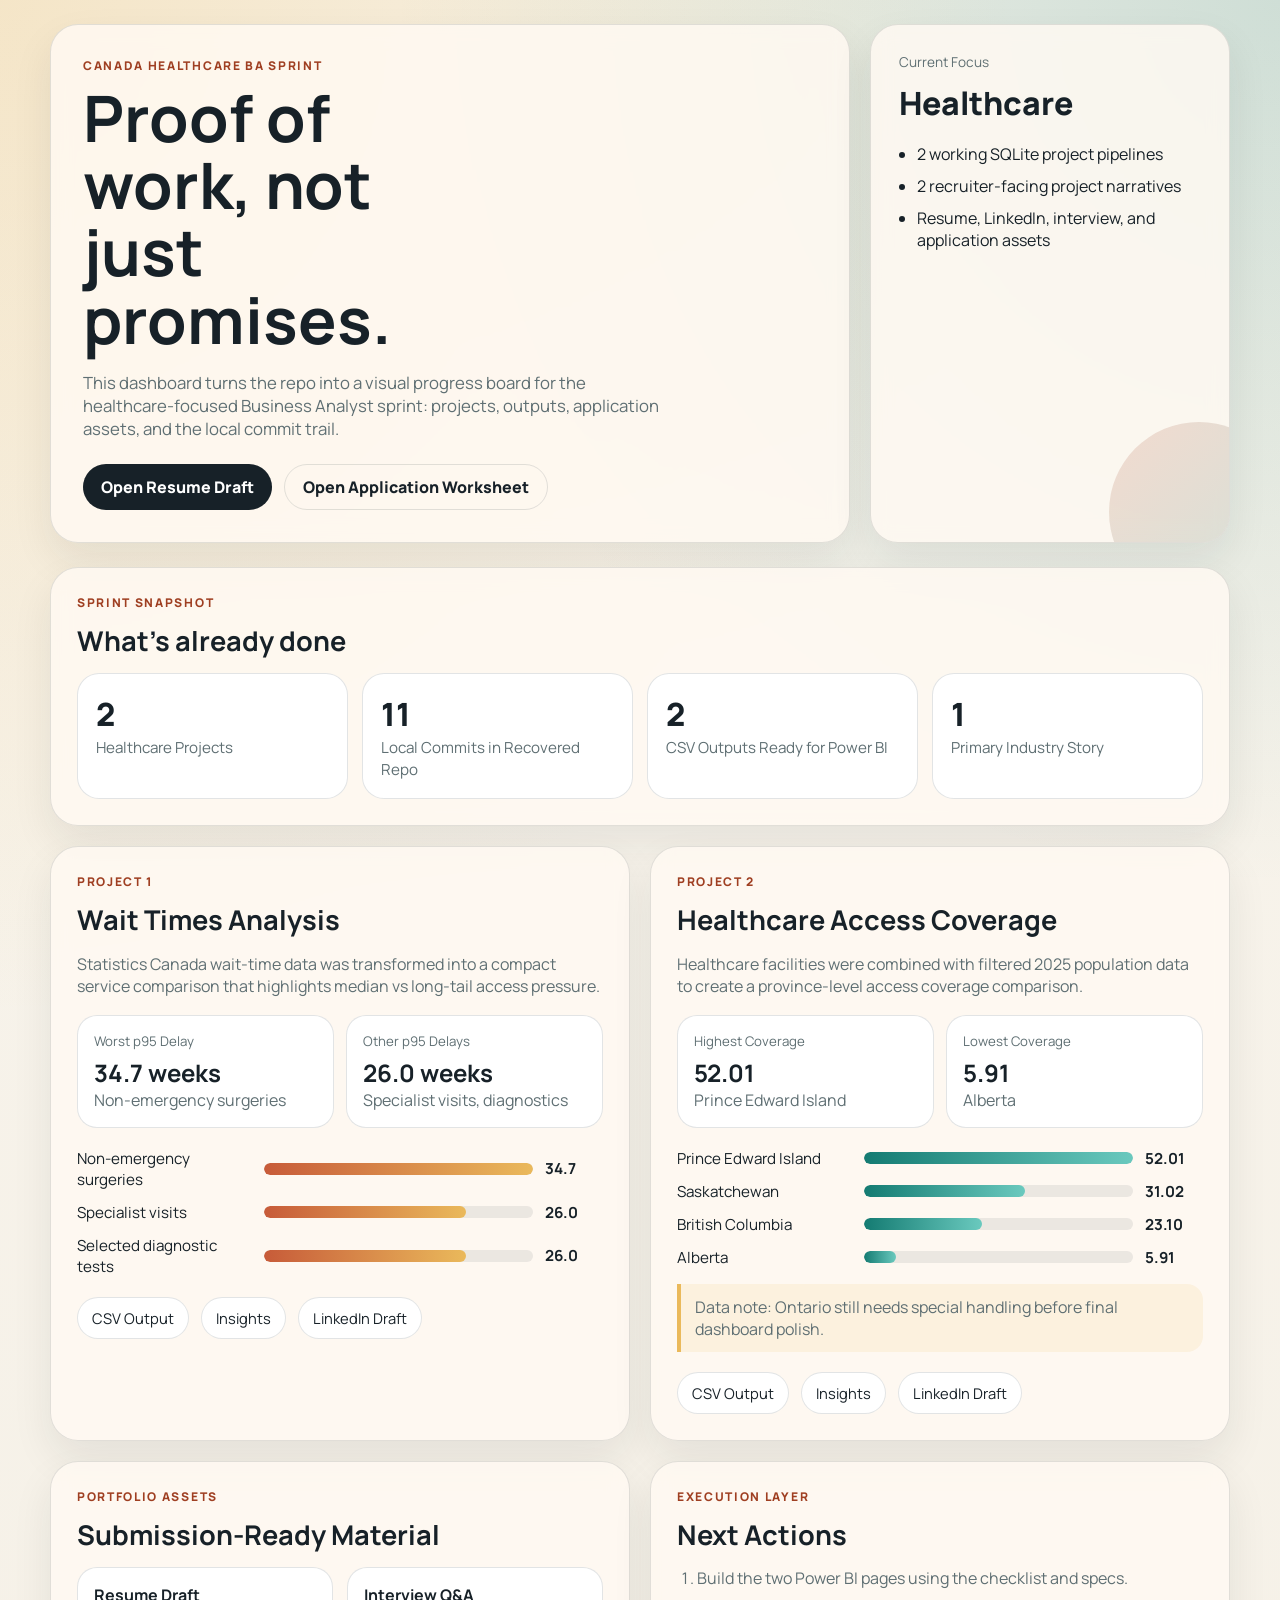
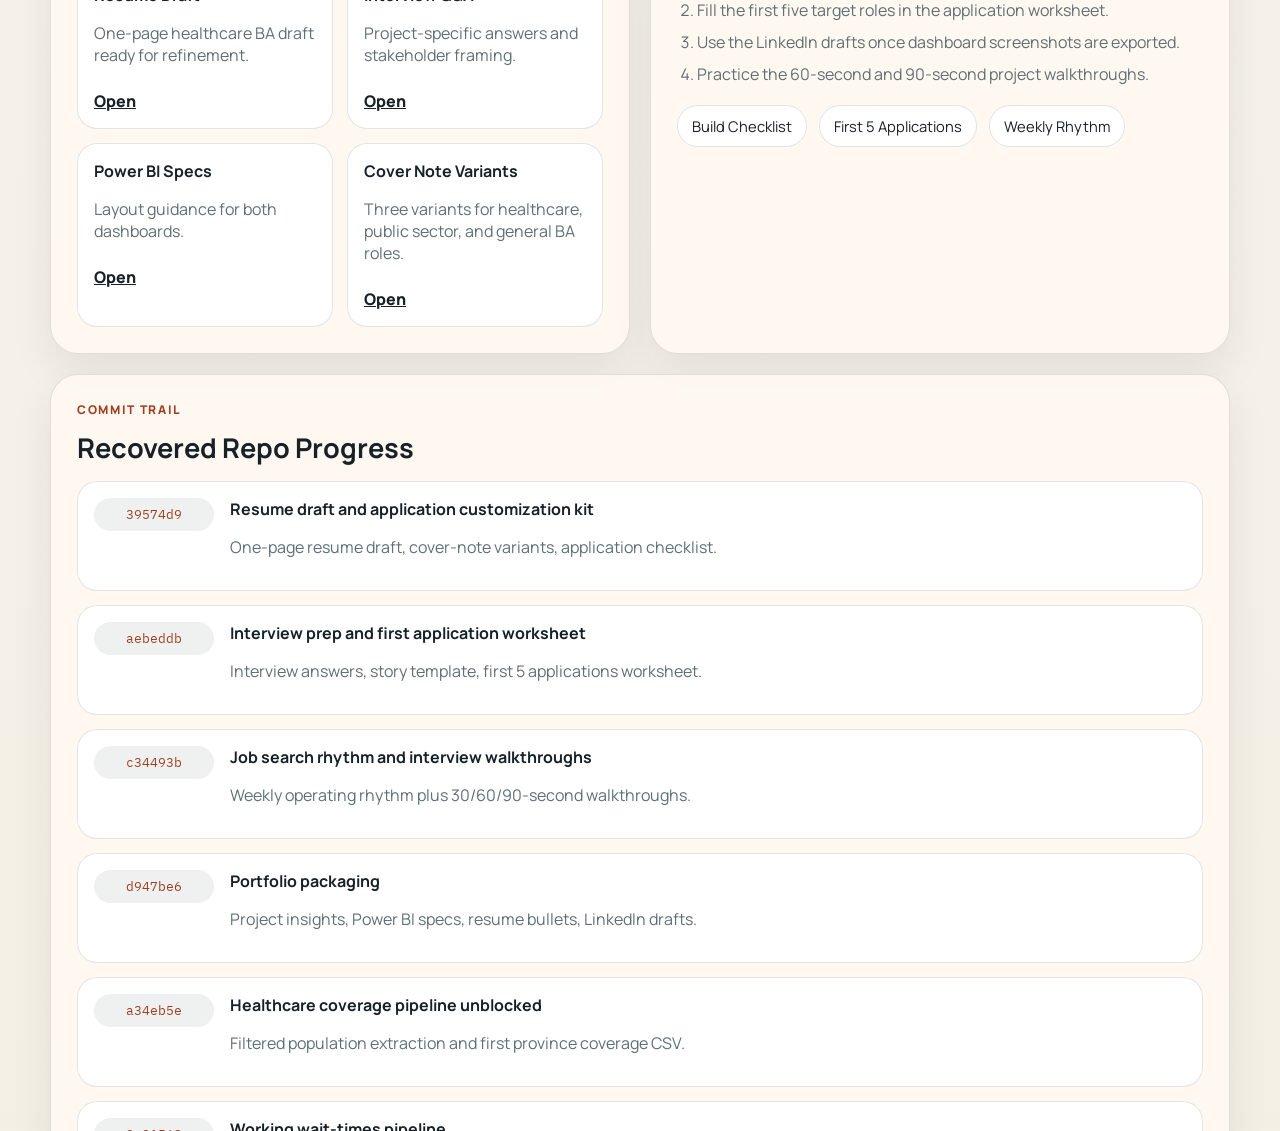
==== index.html @ 1c006cc9 "Fix frontend routing and button links" ====
<!DOCTYPE html>
<html lang="en">
  <head>
    <meta charset="UTF-8" />
    <meta http-equiv="refresh" content="0; url=/frontend/index.html" />
    <meta name="viewport" content="width=device-width, initial-scale=1.0" />
    <title>Redirecting...</title>
  </head>
  <body>
    <p>
      Redirecting to
      <a href="/frontend/index.html">/frontend/index.html</a>
    </p>
  </body>
</html>
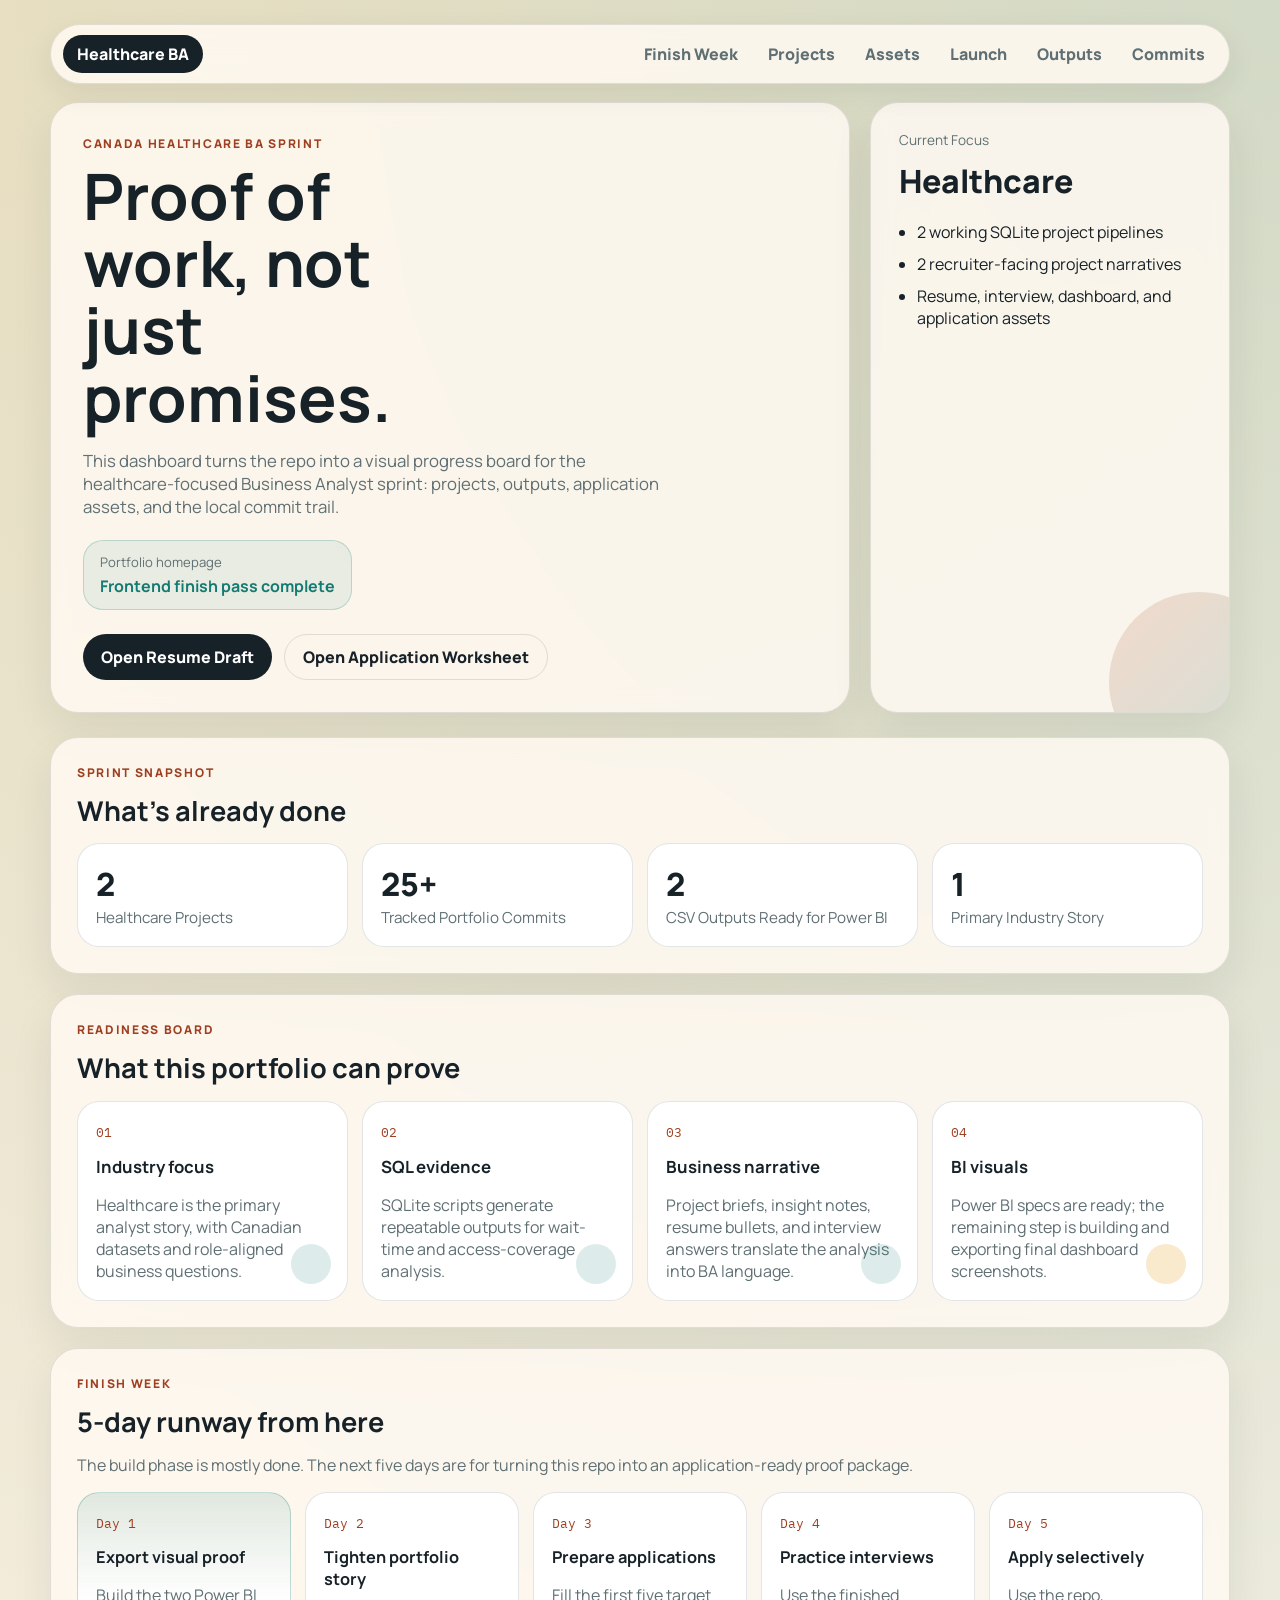
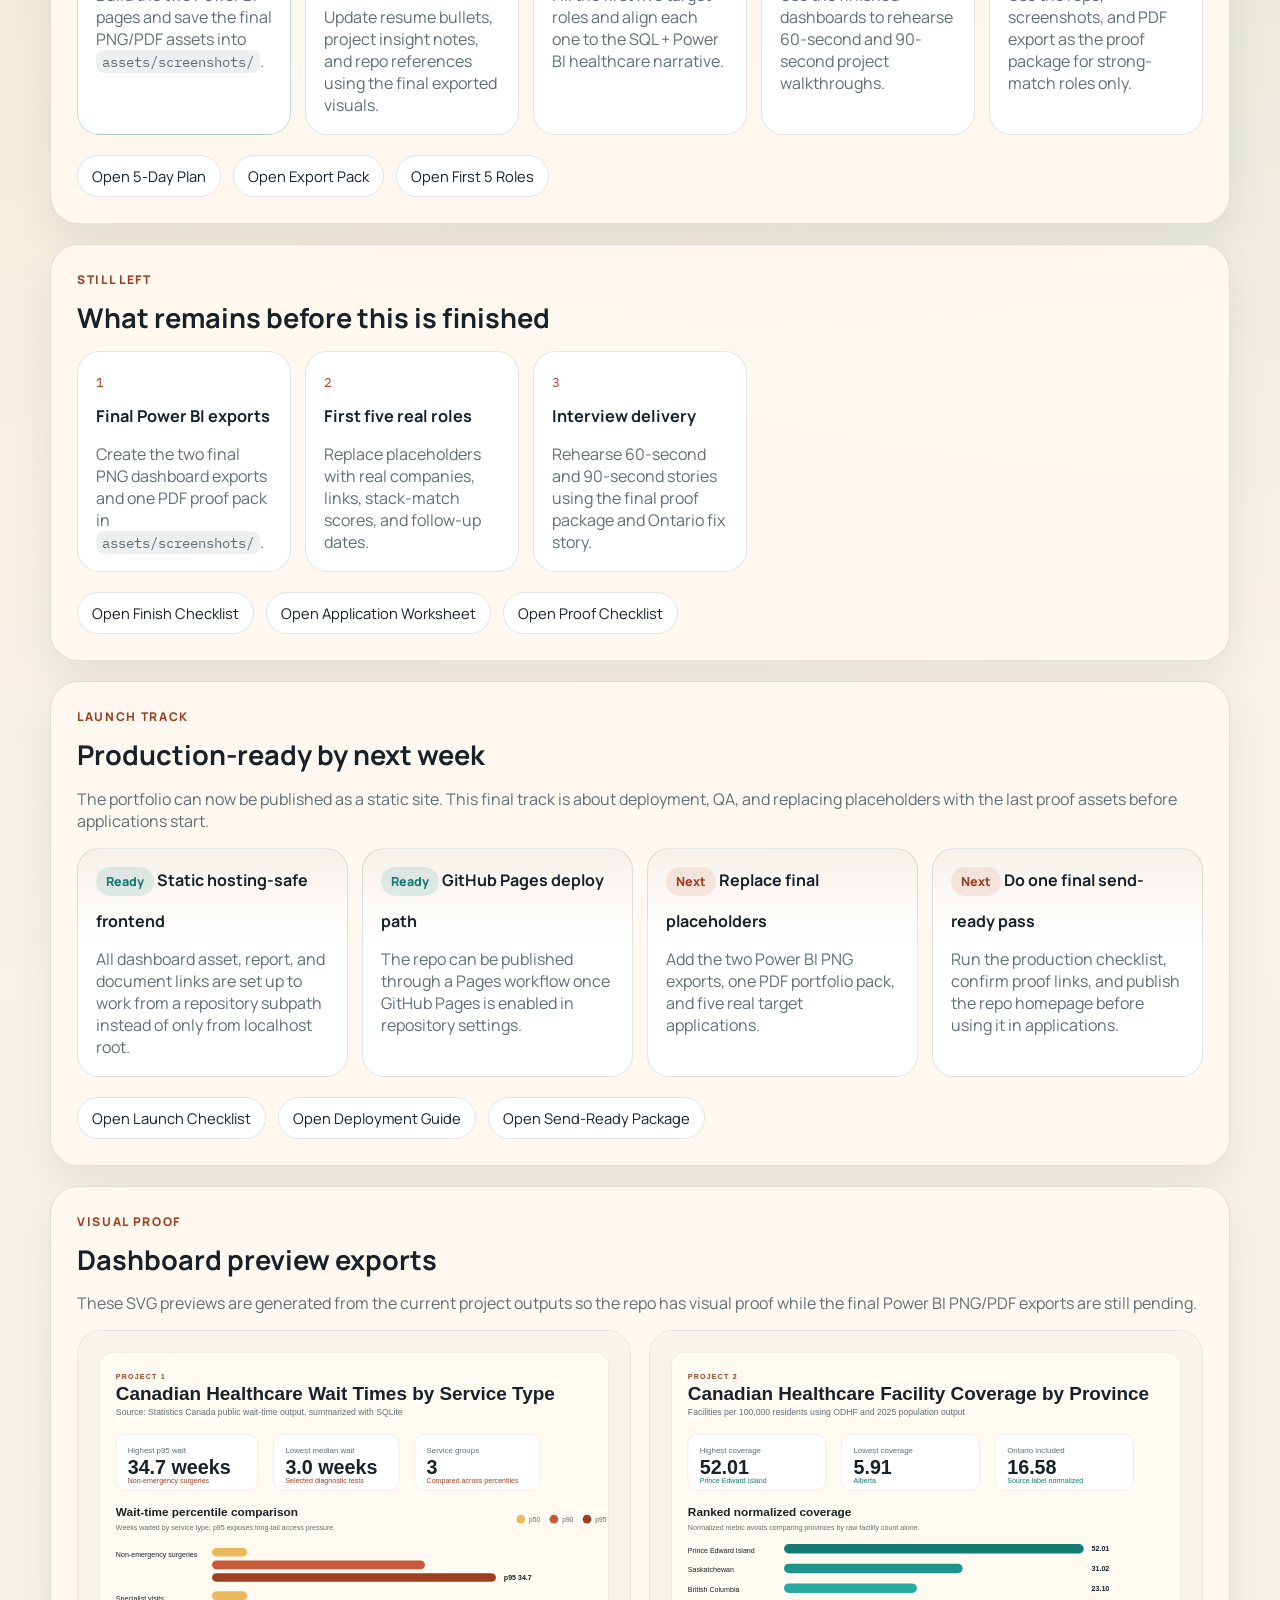
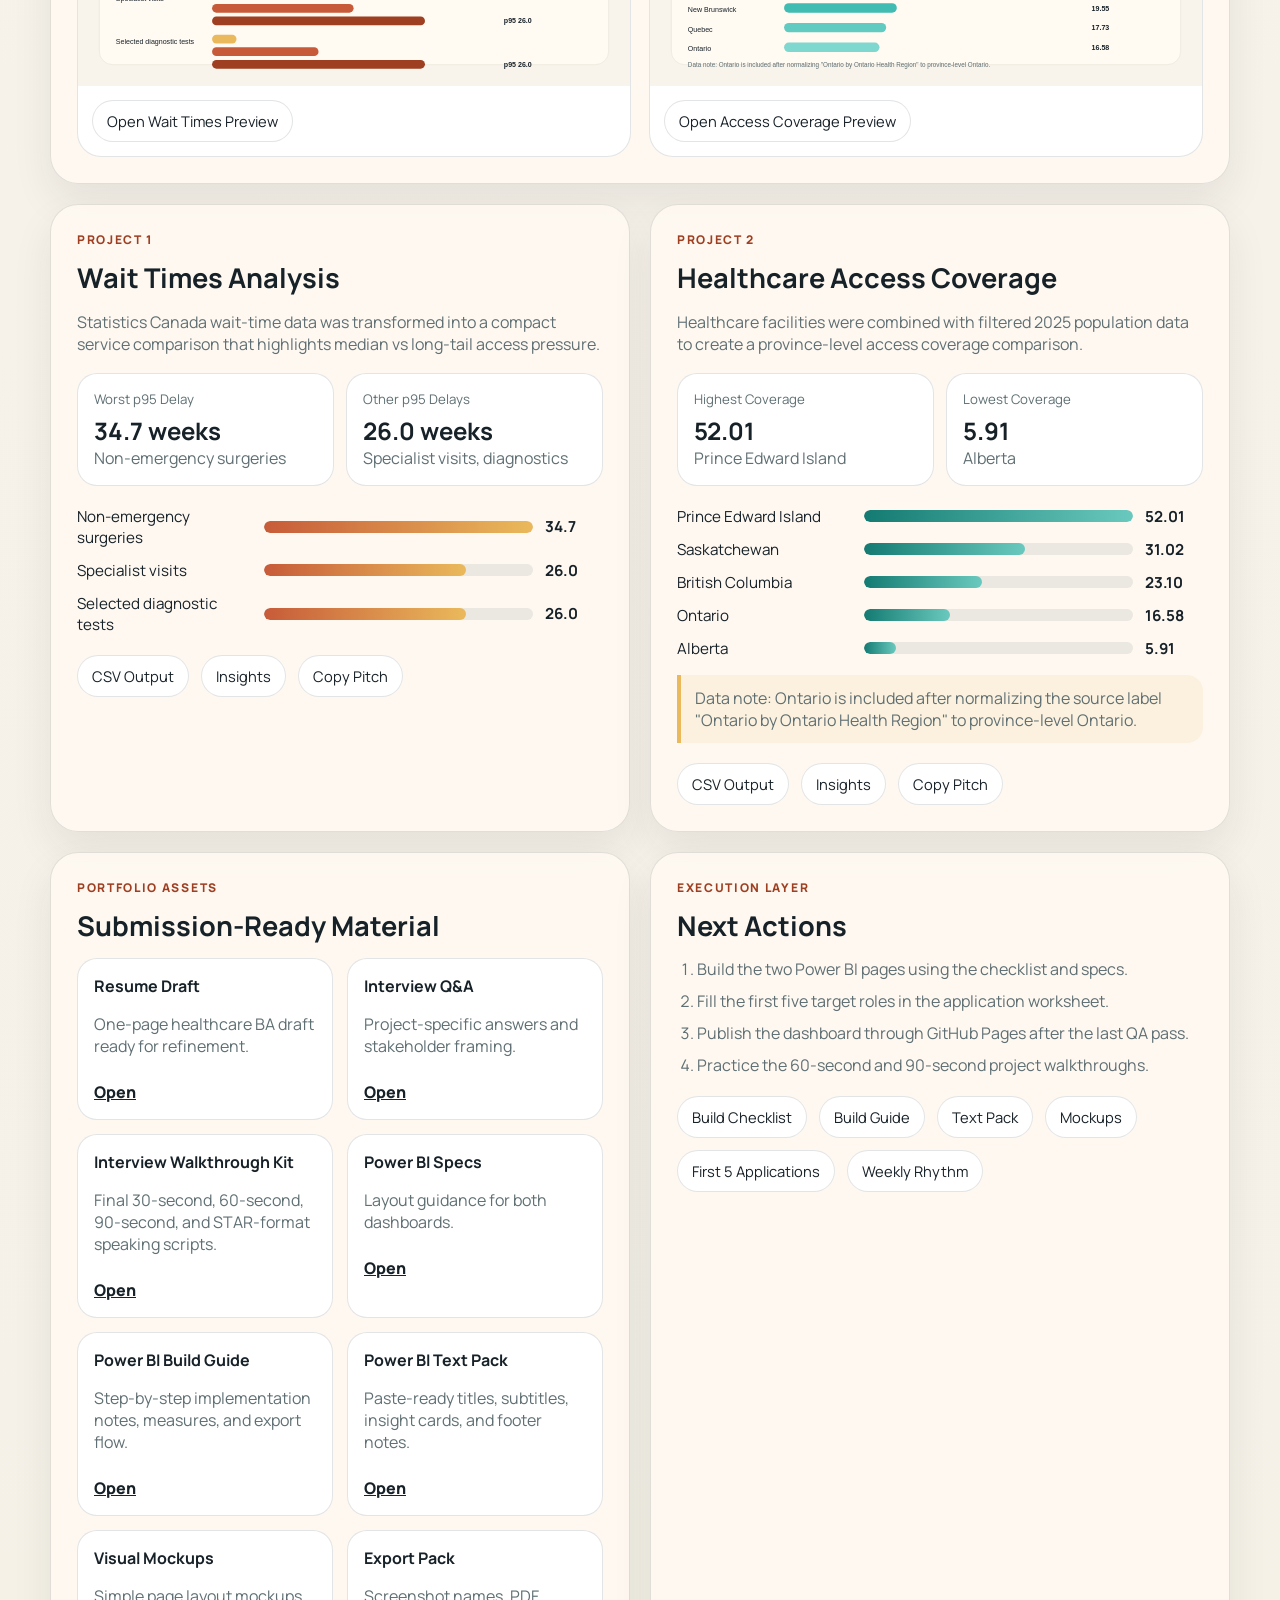
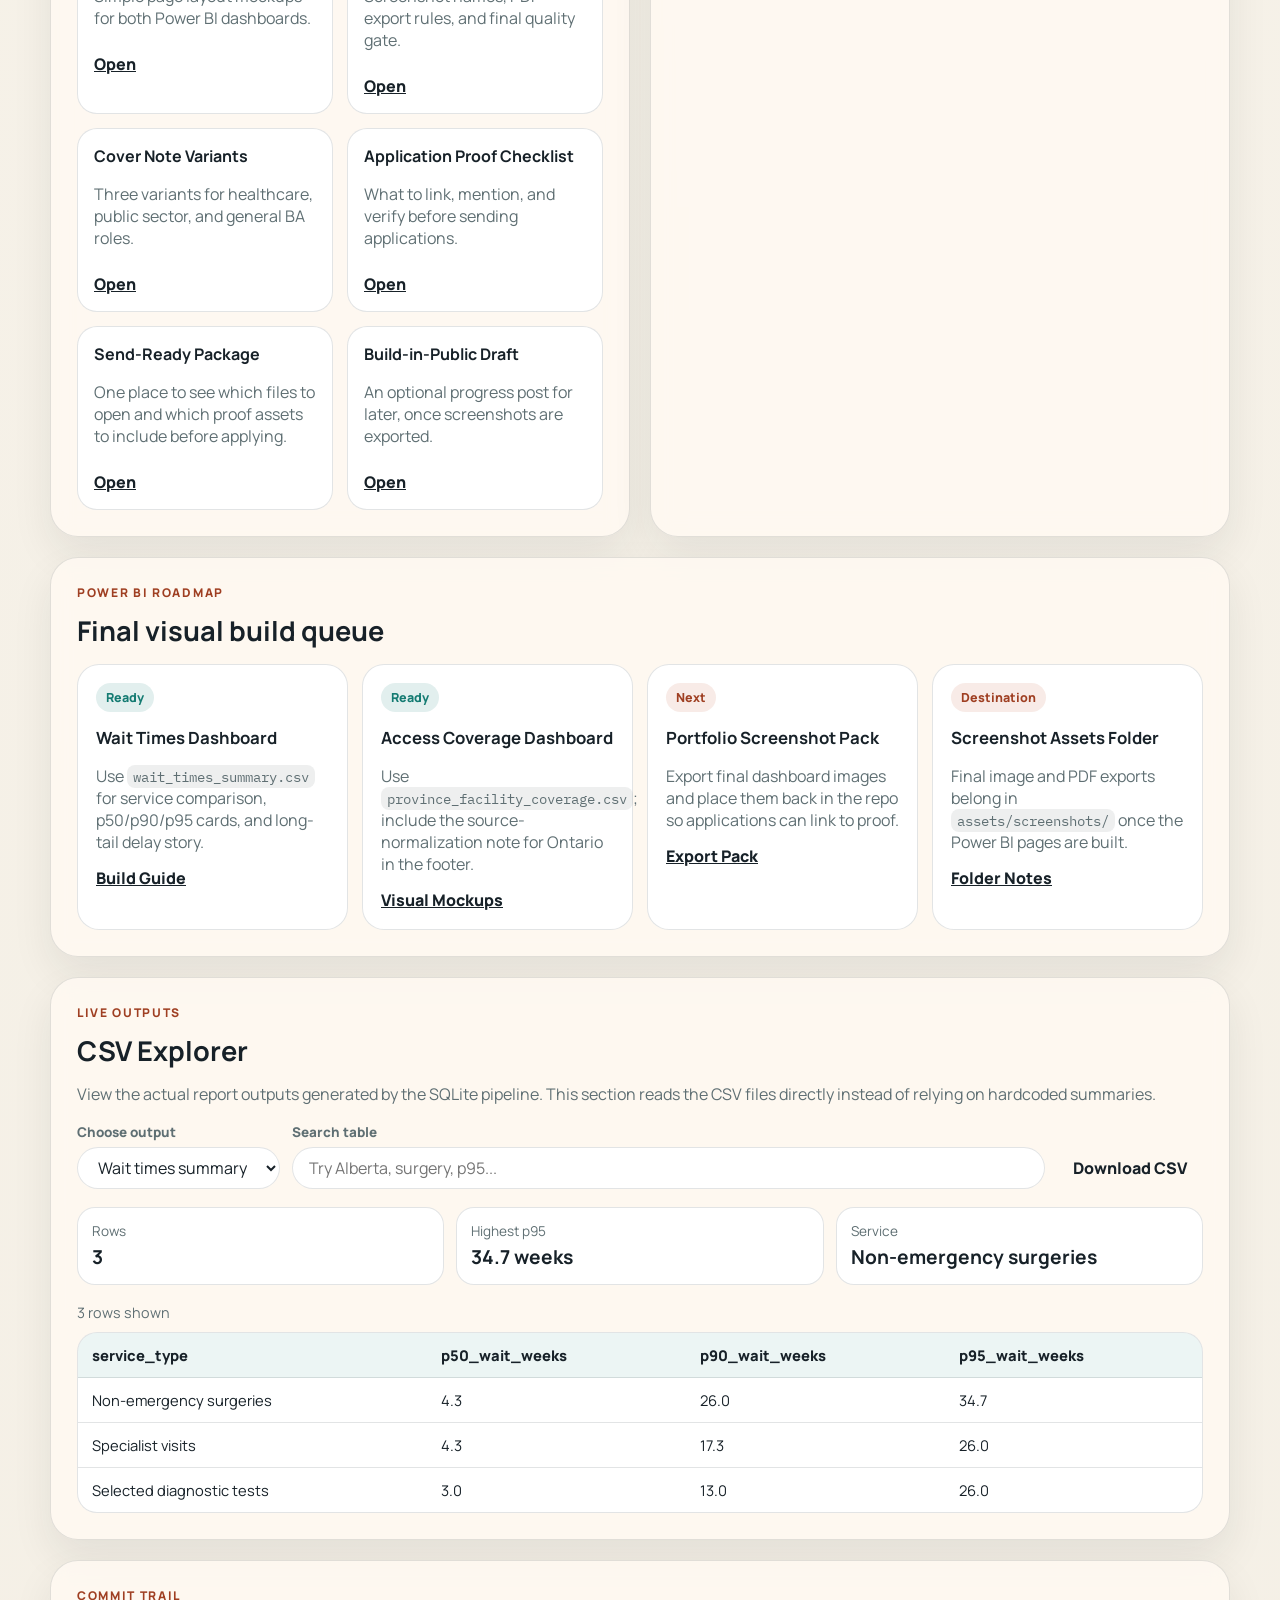
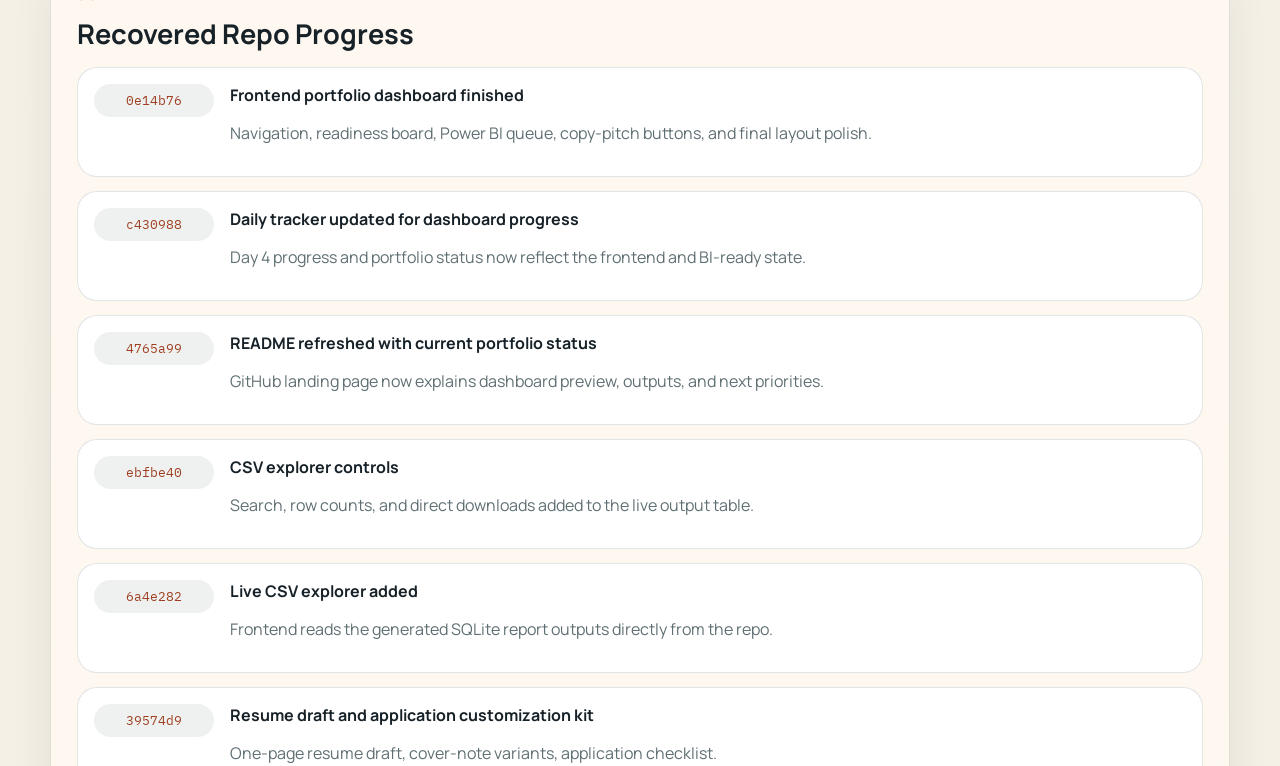
==== commit 6928643b: "Make frontend deploy-safe for static hosting" ====
--- a/index.html
+++ b/index.html
@@ -2,14 +2,14 @@
 <html lang="en">
   <head>
     <meta charset="UTF-8" />
-    <meta http-equiv="refresh" content="0; url=/frontend/index.html" />
+    <meta http-equiv="refresh" content="0; url=frontend/index.html" />
     <meta name="viewport" content="width=device-width, initial-scale=1.0" />
     <title>Redirecting...</title>
   </head>
   <body>
     <p>
       Redirecting to
-      <a href="/frontend/index.html">/frontend/index.html</a>
+      <a href="frontend/index.html">frontend/index.html</a>
     </p>
   </body>
 </html>
